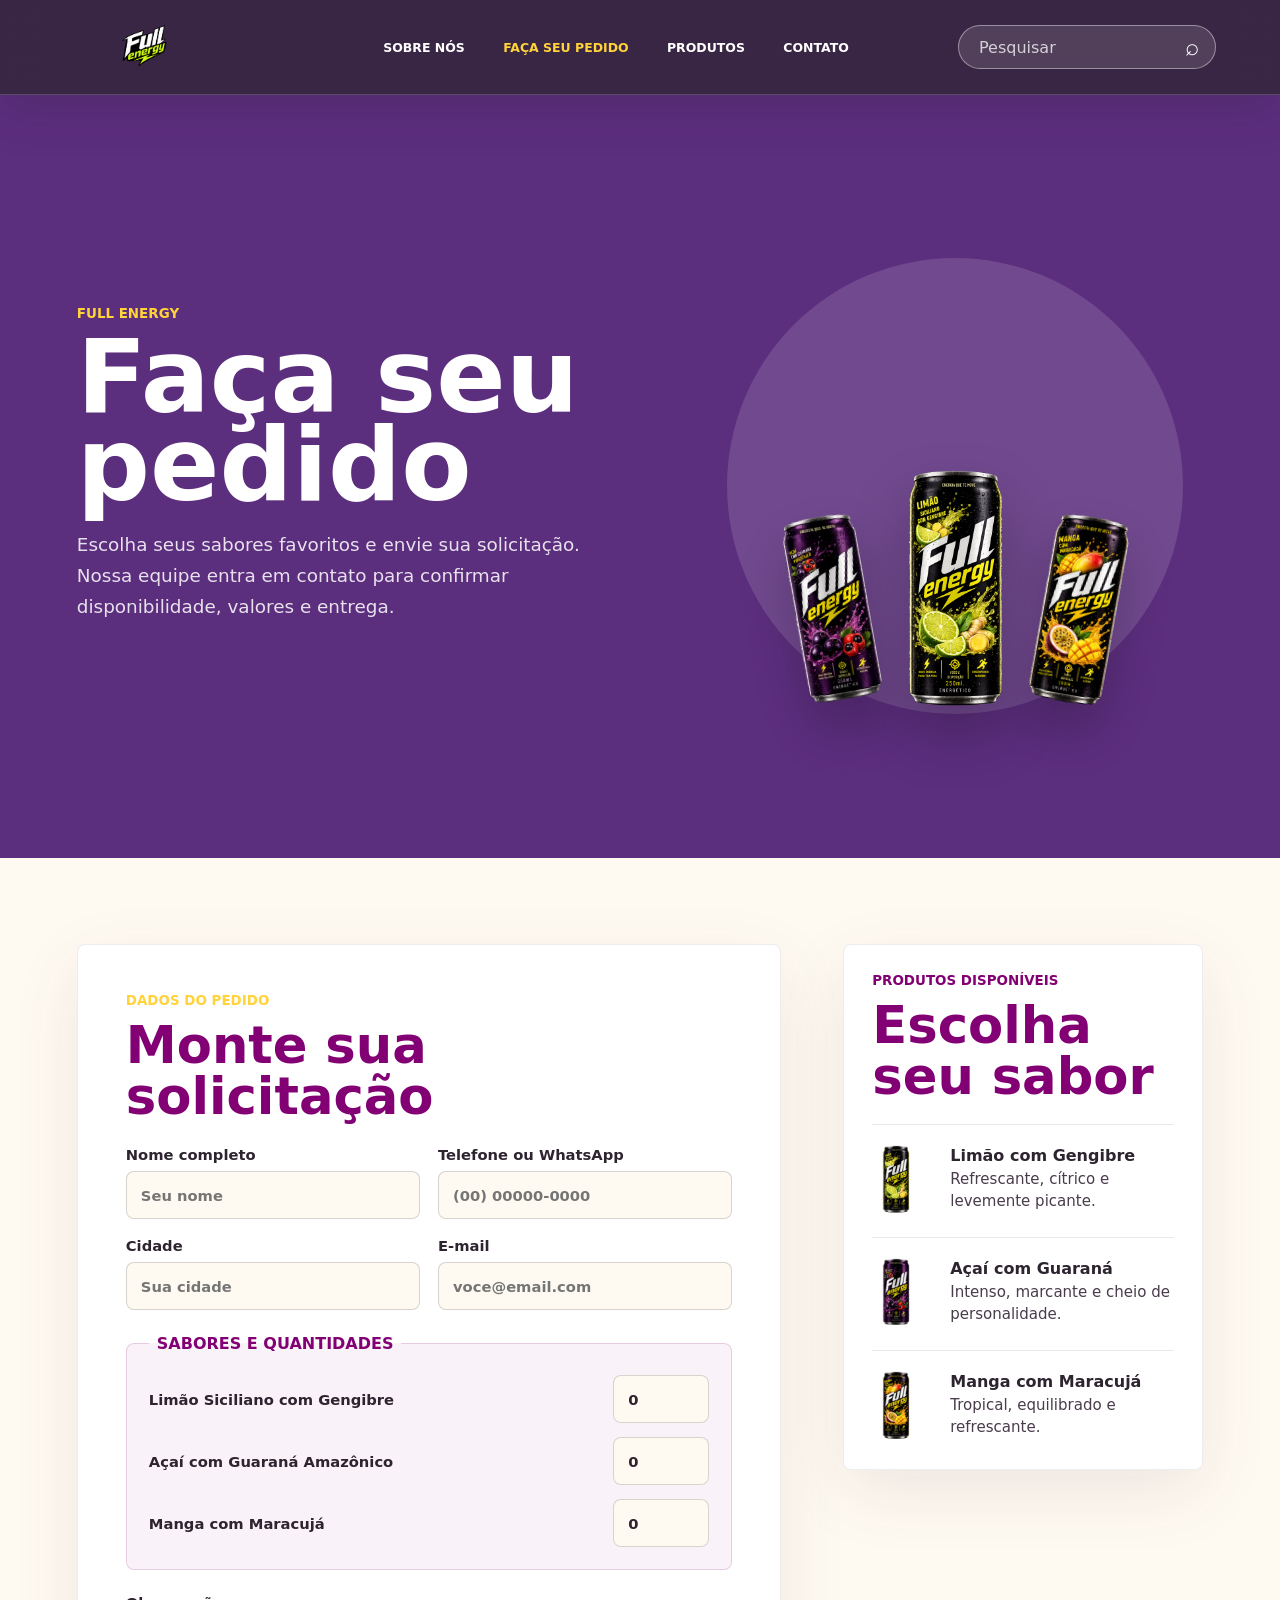
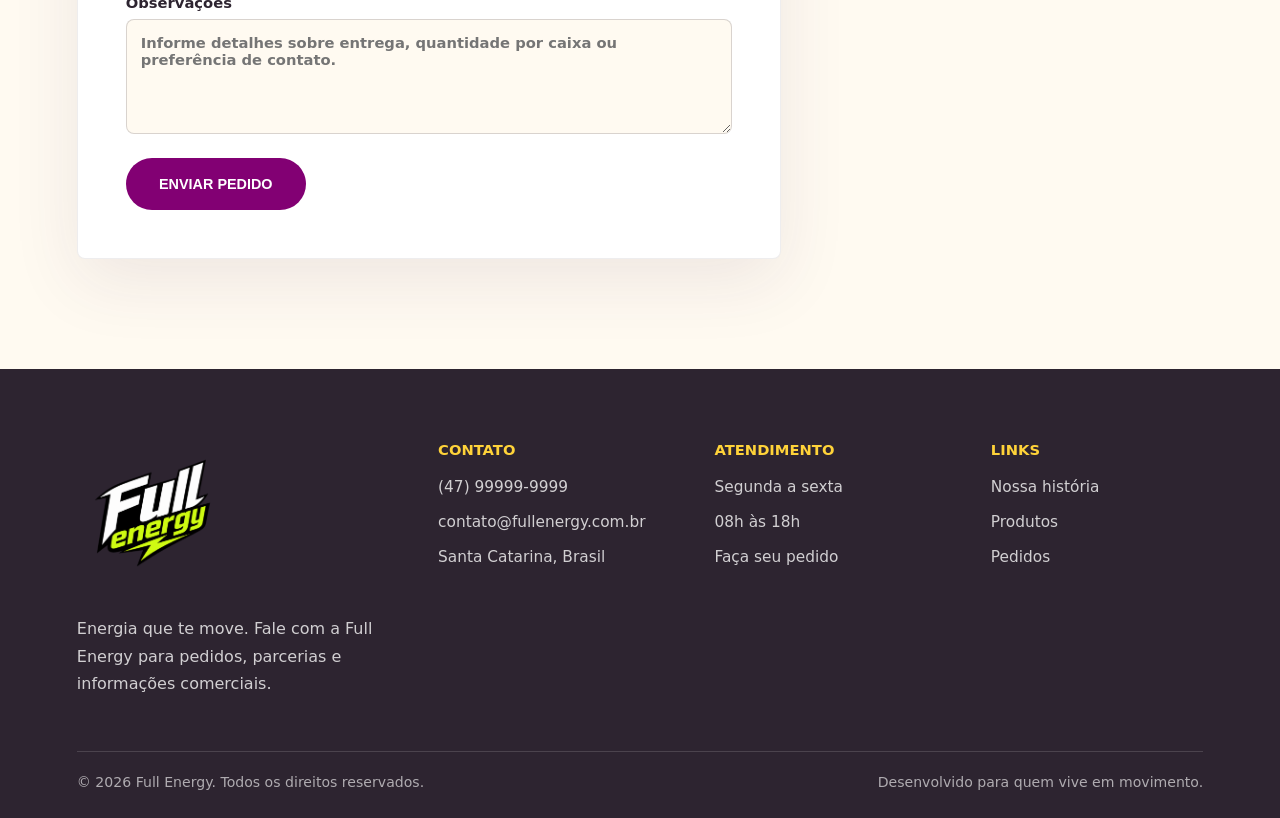
==== pedido.html @ 048c593f "Primeiro commit - Front-End" ====
<!DOCTYPE html>
<html lang="pt-BR" data-theme="dark">
<head>
    <meta charset="UTF-8">
    <meta name="viewport" content="width=device-width, initial-scale=1.0">
    <meta name="description" content="Fa&ccedil;a seu pedido de produtos Full Energy.">
    <meta name="author" content="Bruno Roberto Cataneo">

    <link rel="stylesheet" type="text/css" href="css/main.css">
    <link rel="icon" type="image/png" href="assets/img/Logo.png">
    <script src="js/loading.js" defer></script>

    <title>Fa&ccedil;a seu pedido | Full Energy</title>
</head>

<body class="order-body">
    <div class="page-loader page-loader-entry" aria-hidden="true">
        <div class="loader-content">
            <img src="assets/img/Logo.png" alt="">
            <span></span>
            <p>Preparando pedido</p>
        </div>
    </div>

    <header class="site-header">
        <a href="INDEX.HTML" class="logo" aria-label="Full Energy">
            <img src="assets/img/Logo.png" alt="Full Energy">
        </a>

        <nav class="main-nav" aria-label="Menu principal">
            <a href="INDEX.HTML#nossa-historia">Sobre n&oacute;s</a>
            <a href="pedido.html" class="active">Fa&ccedil;a seu pedido</a>
            <a href="INDEX.HTML#produtos">Produtos</a>
            <a href="#contato">Contato</a>
        </nav>

        <form class="search" action="#" role="search">
            <input type="search" placeholder="Pesquisar" aria-label="Pesquisar">
            <button type="submit" aria-label="Pesquisar">⌕</button>
        </form>
    </header>

    <main class="order-page">
        <section class="order-hero">
            <div class="order-hero-text">
                <span>Full Energy</span>
                <h1>Fa&ccedil;a seu pedido</h1>
                <p>Escolha seus sabores favoritos e envie sua solicita&ccedil;&atilde;o. Nossa equipe entra em contato para confirmar disponibilidade, valores e entrega.</p>
            </div>

            <div class="order-hero-products" aria-hidden="true">
                <img src="assets/img/ACAI-COM-GUARANA.png" alt="">
                <img src="assets/img/LIMAO-COM-GENGIBRE.png" alt="">
                <img src="assets/img/MANGA-COM-MARACUJA.png" alt="">
            </div>
        </section>

        <section class="order-content">
            <form class="order-form" action="#" method="post">
                <div class="form-heading">
                    <span>Dados do pedido</span>
                    <h2>Monte sua solicita&ccedil;&atilde;o</h2>
                </div>

                <div class="form-grid">
                    <label>
                        Nome completo
                        <input type="text" name="nome" placeholder="Seu nome" required>
                    </label>

                    <label>
                        Telefone ou WhatsApp
                        <input type="tel" name="telefone" placeholder="(00) 00000-0000" required>
                    </label>

                    <label>
                        Cidade
                        <input type="text" name="cidade" placeholder="Sua cidade" required>
                    </label>

                    <label>
                        E-mail
                        <input type="email" name="email" placeholder="voce@email.com">
                    </label>
                </div>

                <fieldset class="flavor-options">
                    <legend>Sabores e quantidades</legend>

                    <label>
                        <span>Lim&atilde;o Siciliano com Gengibre</span>
                        <input type="number" name="limao" min="0" value="0">
                    </label>

                    <label>
                        <span>A&ccedil;a&iacute; com Guaran&aacute; Amaz&ocirc;nico</span>
                        <input type="number" name="acai" min="0" value="0">
                    </label>

                    <label>
                        <span>Manga com Maracuj&aacute;</span>
                        <input type="number" name="manga" min="0" value="0">
                    </label>
                </fieldset>

                <label>
                    Observa&ccedil;&otilde;es
                    <textarea name="observacoes" rows="5" placeholder="Informe detalhes sobre entrega, quantidade por caixa ou prefer&ecirc;ncia de contato."></textarea>
                </label>

                <button class="order-submit" type="submit">Enviar pedido</button>
            </form>

            <aside class="order-summary">
                <span>Produtos dispon&iacute;veis</span>
                <h2>Escolha seu sabor</h2>

                <div class="summary-item">
                    <img src="assets/img/LIMAO-COM-GENGIBRE.png" alt="Lim&atilde;o Siciliano com Gengibre">
                    <div>
                        <strong>Lim&atilde;o com Gengibre</strong>
                        <p>Refrescante, c&iacute;trico e levemente picante.</p>
                    </div>
                </div>

                <div class="summary-item">
                    <img src="assets/img/ACAI-COM-GUARANA.png" alt="A&ccedil;a&iacute; com Guaran&aacute;">
                    <div>
                        <strong>A&ccedil;a&iacute; com Guaran&aacute;</strong>
                        <p>Intenso, marcante e cheio de personalidade.</p>
                    </div>
                </div>

                <div class="summary-item">
                    <img src="assets/img/MANGA-COM-MARACUJA.png" alt="Manga com Maracuj&aacute;">
                    <div>
                        <strong>Manga com Maracuj&aacute;</strong>
                        <p>Tropical, equilibrado e refrescante.</p>
                    </div>
                </div>
            </aside>
        </section>
    </main>

    <footer class="site-footer" id="contato">
        <div class="footer-inner">
            <div class="footer-brand">
                <img src="assets/img/Logo.png" alt="Full Energy">
                <p>Energia que te move. Fale com a Full Energy para pedidos, parcerias e informa&ccedil;&otilde;es comerciais.</p>
            </div>

            <div class="footer-column">
                <h2>Contato</h2>
                <ul>
                    <li><a href="tel:+5547999999999">(47) 99999-9999</a></li>
                    <li><a href="mailto:contato@fullenergy.com.br">contato@fullenergy.com.br</a></li>
                    <li>Santa Catarina, Brasil</li>
                </ul>
            </div>

            <div class="footer-column">
                <h2>Atendimento</h2>
                <ul>
                    <li>Segunda a sexta</li>
                    <li>08h &agrave;s 18h</li>
                    <li><a href="pedido.html">Fa&ccedil;a seu pedido</a></li>
                </ul>
            </div>

            <div class="footer-column">
                <h2>Links</h2>
                <ul>
                    <li><a href="INDEX.HTML#nossa-historia">Nossa hist&oacute;ria</a></li>
                    <li><a href="INDEX.HTML#produtos">Produtos</a></li>
                    <li><a href="pedido.html">Pedidos</a></li>
                </ul>
            </div>
        </div>

        <div class="footer-bottom">
            <span>&copy; 2026 Full Energy. Todos os direitos reservados.</span>
            <span>Desenvolvido para quem vive em movimento.</span>
        </div>
    </footer>
</body>
</html>
---- css/main.css ----
html,
body {
    width: 100%;
    min-height: 100%;
    margin: 0;
    scroll-behavior: smooth;
}

main {
    position: relative;
    z-index: 1;
    min-height: 100vh;
}

.site-header {
    position: fixed;
    top: 0;
    left: 0;
    z-index: 10;
    display: flex;
    align-items: center;
    justify-content: space-between;
    gap: 32px;
    width: 100%;
    min-height: 86px;
    padding: 18px clamp(24px, 5vw, 72px);
    box-sizing: border-box;
    background: rgba(45, 36, 48, .72);
    border-bottom: 1px solid rgba(255, 255, 255, .16);
    box-shadow: 0 18px 45px rgba(45, 36, 48, .18);
    backdrop-filter: blur(16px);
    font-family: system-ui, -apple-system, BlinkMacSystemFont, "Segoe UI", Roboto, Helvetica, Arial, sans-serif;
}

.logo {
    display: flex;
    align-items: center;
    min-width: 210px;
    color: #fff;
    text-decoration: none;
}

.logo img {
    display: block;
    width: 160px;
    height: auto;
    max-height: 58px;
    object-fit: contain;
}

.main-nav {
    display: flex;
    align-items: center;
    justify-content: center;
    gap: clamp(18px, 3vw, 56px);
    flex: 1;
}

.main-nav a {
    color: #fff;
    font-size: .78rem;
    font-weight: 800;
    text-decoration: none;
    text-transform: uppercase;
    white-space: nowrap;
    transition: color .2s ease, opacity .2s ease;
}

.main-nav a:hover {
    color: #ffd339;
}

.search {
    display: flex;
    align-items: center;
    width: min(18vw, 230px);
    min-width: 170px;
    height: 42px;
    padding: 0 8px 0 18px;
    border: 1px solid rgba(255, 255, 255, .42);
    border-radius: 999px;
    background: rgba(255, 255, 255, .12);
}

.search input {
    width: 100%;
    min-width: 0;
    border: 0;
    outline: 0;
    background: transparent;
    color: #fff;
    font: inherit;
}

.search input::placeholder {
    color: rgba(255, 255, 255, .76);
}

.search button {
    display: grid;
    place-items: center;
    width: 32px;
    height: 32px;
    border: 0;
    border-radius: 50%;
    background: transparent;
    color: #fff;
    font-size: 1.5rem;
    line-height: 1;
    cursor: pointer;
}

.page-loader {
    position: fixed;
    inset: 0;
    z-index: 100;
    display: grid;
    place-items: center;
    background: #5C2E7E;
    opacity: 0;
    visibility: hidden;
    pointer-events: none;
    transition: opacity .28s ease, visibility .28s ease;
}

.page-loader.is-visible {
    opacity: 1;
    visibility: visible;
    pointer-events: auto;
}

.page-loader.is-hidden {
    display: none;
}

.loader-content {
    display: grid;
    place-items: center;
    gap: 22px;
    color: #fff;
    font-family: system-ui, -apple-system, BlinkMacSystemFont, "Segoe UI", Roboto, Helvetica, Arial, sans-serif;
}

.loader-content img {
    width: 132px;
    height: auto;
    animation: loaderPulse 1s ease-in-out infinite;
}

.loader-content span {
    width: 54px;
    height: 54px;
    border: 5px solid rgba(255, 255, 255, .24);
    border-top-color: #ffd339;
    border-radius: 50%;
    animation: loaderSpin .8s linear infinite;
}

.loader-content p {
    margin: 0;
    color: rgba(255, 255, 255, .9);
    font-size: .82rem;
    font-weight: 900;
    text-transform: uppercase;
}

.item {
    display: none;
    position: relative;
    width: 100%;
    min-height: 100vh;
    overflow: hidden;
    background-color: var(--background);
}

.item.active {
    display: block;
}

.item .title {
    width: min(92vw, 980px);
    font-size: clamp(3rem, 9vw, 8rem);
    color: #fff;
    font-family: system-ui, -apple-system, BlinkMacSystemFont, "Segoe UI", Roboto, Helvetica, Arial, sans-serif;
    font-weight: bold;
    text-align: center;
    line-height: .9;

    position: absolute;
    left: 50%;
    top: clamp(95px, 14vh, 140px);
    transform: translateX(-50%);
    z-index: 1;
}

.item .fruit {
    width: min(78vw, 980px);
    max-height: 78vh;
    object-fit: contain;
    position: absolute;
    left: 50%;
    top: 50%;
    transform: translate(-50%, -50%);
    z-index: 2;
    pointer-events: none;
}

.item .energy-drink {
    z-index: 3;
    width: min(36vw, 390px);
    min-width: 240px;
    max-height: 86vh;
    object-fit: contain;
    position: absolute;
    left: 50%;
    top: 50%;
    transform: translate(-50%, -50%);
}

.item .energy-drink-wide {
    width: min(82vw, 900px);
    min-width: 620px;
    max-height: 86vh;
}

#prev, #next {
    position: absolute;
    top: 50%;
    transform: translateY(-50%);
    width: 50px;
    height: 50px;
    background-color: #eee9;
    border: 1px solid #eee9;
    color: #eee;
    font-size: x-large;
    font-family: monospace;
    cursor : pointer;
    z-index: 4;
    border-radius: 50%;
}

#prev {
    left: 30px;
}

#next {
    right: 30px;
}

.smooth-divider {
    position: relative;
    z-index: 2;
    height: 190px;
    margin-top: 0;
    overflow: hidden;
    background-color: var(--divider-background, #5C2E7E);
    pointer-events: none;
    transition: background-color .45s ease;
}

.smooth-divider::before {
    content: "";
    position: absolute;
    left: -7%;
    bottom: -118px;
    width: 114%;
    height: 250px;
    border-radius: 50% 50% 0 0 / 100% 100% 0 0;
    background: #fffaf1;
}

.smooth-divider span {
    position: absolute;
    left: 16%;
    bottom: -38px;
    width: 92%;
    height: 125px;
    border-radius: 50%;
    background: rgba(130, 0, 115, .08);
    transform: rotate(-3deg);
}

.history-section {
    position: relative;
    overflow: hidden;
    margin-top: 0;
    padding: 96px clamp(24px, 6vw, 92px) 110px;
    background: #fffaf1;
    color: #2d2430;
    font-family: system-ui, -apple-system, BlinkMacSystemFont, "Segoe UI", Roboto, Helvetica, Arial, sans-serif;
    scroll-margin-top: 96px;
}

.history-section::before {
    content: none;
}

.history-inner {
    position: relative;
    z-index: 1;
    display: grid;
    grid-template-columns: minmax(220px, 360px) minmax(0, 1fr);
    gap: clamp(36px, 6vw, 92px);
    max-width: 1180px;
    margin: 0 auto;
}

.history-heading {
    position: sticky;
    top: 118px;
    align-self: start;
}

.history-heading span {
    display: block;
    margin-bottom: 14px;
    color: #820073;
    font-size: .84rem;
    font-weight: 900;
    text-transform: uppercase;
}

.history-heading h1 {
    margin: 0;
    color: #820073;
    font-size: clamp(3.6rem, 7vw, 6.4rem);
    line-height: .88;
    font-weight: 950;
}

.history-content {
    display: grid;
    gap: 44px;
}

.history-content article {
    max-width: 760px;
}

.history-content h2 {
    margin: 0 0 22px;
    color: #820073;
    font-size: clamp(1.8rem, 3vw, 3rem);
    line-height: 1;
}

.history-content p {
    margin: 0 0 18px;
    color: #493c4b;
    font-size: 1.05rem;
    line-height: 1.75;
}

.history-content h3 {
    margin: 34px 0 10px;
    color: #820073;
    font-size: 1.3rem;
    text-transform: uppercase;
}

.history-content strong {
    display: inline-block;
    color: #2d2430;
    font-size: 1.25rem;
}

.products-section {
    padding: 110px clamp(24px, 6vw, 92px);
    background: #f7efe3;
    color: #2d2430;
    font-family: system-ui, -apple-system, BlinkMacSystemFont, "Segoe UI", Roboto, Helvetica, Arial, sans-serif;
    scroll-margin-top: 96px;
}

.products-inner {
    max-width: 1180px;
    margin: 0 auto;
}

.products-heading {
    margin-bottom: 58px;
    text-align: center;
}

.products-heading span {
    display: block;
    margin-bottom: 10px;
    color: #820073;
    font-size: .84rem;
    font-weight: 900;
    text-transform: uppercase;
}

.products-heading h1 {
    margin: 0;
    color: #2d2430;
    font-size: clamp(3.4rem, 7vw, 6.2rem);
    line-height: .9;
}

.product-showcase {
    display: grid;
    grid-template-columns: minmax(240px, 42%) minmax(0, 1fr);
    gap: clamp(32px, 6vw, 76px);
    align-items: center;
    padding: clamp(34px, 5vw, 64px);
    margin-bottom: 44px;
    border: 1px solid rgba(45, 36, 48, .08);
    border-radius: 8px;
    background: #fffaf1;
    box-shadow: 0 22px 70px rgba(72, 35, 76, .09);
}

.product-showcase:last-child {
    margin-bottom: 0;
}

.product-image {
    position: relative;
    display: grid;
    place-items: center;
    min-height: 520px;
    overflow: hidden;
    border-radius: 8px;
}

.product-image::before {
    content: "";
    position: absolute;
    width: min(82%, 360px);
    aspect-ratio: 1;
    border-radius: 50%;
    opacity: .92;
    filter: blur(.2px);
}

.product-image::after {
    content: "";
    position: absolute;
    bottom: 58px;
    width: min(72%, 320px);
    height: 34px;
    border-radius: 50%;
    background: rgba(45, 36, 48, .18);
    filter: blur(16px);
}

.product-image img {
    position: relative;
    z-index: 1;
    width: min(48%, 220px);
    max-height: 470px;
    object-fit: contain;
}

.product-cheetah .product-image img,
.product-duff .product-image img {
    width: min(92%, 520px);
    max-height: 430px;
}

.product-lime .product-image {
    background: linear-gradient(145deg, #eff9e7, #d7edc4);
}

.product-lime .product-image::before {
    background: #95D600;
}

.product-acai .product-image {
    background: linear-gradient(145deg, #f4edf9, #dac2e8);
}

.product-acai .product-image::before {
    background: #5C2E7E;
}

.product-mango .product-image {
    background: linear-gradient(145deg, #fff5d6, #f6d36b);
}

.product-mango .product-image::before {
    background: #EFAF00;
}

.product-cheetah .product-image {
    background: linear-gradient(145deg, #efffd0, #8fd600);
}

.product-cheetah .product-image::before {
    background: #95D600;
}

.product-duff .product-image {
    background: linear-gradient(145deg, #fff0dc, #f0a22a);
}

.product-duff .product-image::before {
    background: #f27d21;
}

.product-kicker {
    display: block;
    margin-bottom: 12px;
    color: #820073;
    font-size: .82rem;
    font-weight: 900;
    text-transform: uppercase;
}

.product-info h2 {
    margin: 0 0 20px;
    color: #2d2430;
    font-size: clamp(2rem, 4vw, 3.5rem);
    line-height: .98;
}

.product-info p {
    margin: 0 0 16px;
    color: #493c4b;
    font-size: 1.02rem;
    line-height: 1.72;
}

.specs {
    margin: 30px 0 24px;
    padding: 26px;
    border-radius: 8px;
    background: rgba(130, 0, 115, .06);
}

.specs h3,
.specs h4 {
    margin: 0 0 16px;
    color: #820073;
    font-size: 1.15rem;
    text-transform: uppercase;
}

.specs h4 {
    margin-top: 24px;
}

.specs dl {
    display: grid;
    grid-template-columns: 145px 1fr;
    gap: 12px 18px;
    margin: 0;
}

.specs dt {
    color: #2d2430;
    font-weight: 900;
}

.specs dd {
    margin: 0;
    color: #493c4b;
}

.specs ul {
    display: grid;
    gap: 8px;
    margin: 0;
    padding-left: 20px;
    color: #493c4b;
}

.product-info strong {
    color: #820073;
    font-size: 1.1rem;
}

.main-nav a.active {
    color: #ffd339;
}

.order-body {
    background: #fffaf1;
}

.order-page {
    min-height: 100vh;
    background: #fffaf1;
    color: #2d2430;
    font-family: system-ui, -apple-system, BlinkMacSystemFont, "Segoe UI", Roboto, Helvetica, Arial, sans-serif;
}

.order-hero {
    display: grid;
    grid-template-columns: minmax(0, 1fr) minmax(320px, 44%);
    align-items: center;
    gap: clamp(36px, 6vw, 88px);
    min-height: 72vh;
    padding: 140px clamp(24px, 6vw, 92px) 70px;
    overflow: hidden;
    background: #5C2E7E;
    color: #fff;
}

.order-hero-text {
    max-width: 720px;
}

.order-hero-text span,
.form-heading span,
.order-summary > span {
    display: block;
    margin-bottom: 12px;
    color: #ffd339;
    font-size: .84rem;
    font-weight: 900;
    text-transform: uppercase;
}

.order-hero-text h1 {
    margin: 0 0 20px;
    font-size: clamp(3.8rem, 8vw, 7.4rem);
    line-height: .86;
}

.order-hero-text p {
    max-width: 620px;
    margin: 0;
    color: rgba(255, 255, 255, .86);
    font-size: 1.15rem;
    line-height: 1.7;
}

.order-hero-products {
    position: relative;
    display: flex;
    align-items: end;
    justify-content: center;
    min-height: 500px;
}

.order-hero-products::before {
    content: "";
    position: absolute;
    width: min(92%, 520px);
    aspect-ratio: 1;
    border-radius: 50%;
    background: rgba(255, 255, 255, .13);
}

.order-hero-products img {
    position: relative;
    width: min(27%, 150px);
    max-height: 430px;
    object-fit: contain;
    filter: drop-shadow(0 28px 28px rgba(0, 0, 0, .24));
}

.order-hero-products img:nth-child(1) {
    transform: rotate(-10deg) translateX(28px);
}

.order-hero-products img:nth-child(2) {
    z-index: 1;
    width: min(34%, 190px);
}

.order-hero-products img:nth-child(3) {
    transform: rotate(10deg) translateX(-28px);
}

.order-content {
    display: grid;
    grid-template-columns: minmax(0, 1fr) minmax(280px, 360px);
    gap: clamp(28px, 5vw, 62px);
    max-width: 1180px;
    margin: 0 auto;
    padding: 86px clamp(24px, 6vw, 92px) 110px;
}

.order-form,
.order-summary {
    border: 1px solid rgba(45, 36, 48, .08);
    border-radius: 8px;
    background: #fff;
    box-shadow: 0 22px 70px rgba(72, 35, 76, .09);
}

.order-form {
    display: grid;
    gap: 24px;
    padding: clamp(28px, 5vw, 48px);
}

.form-heading h2,
.order-summary h2 {
    margin: 0;
    color: #820073;
    font-size: clamp(2rem, 4vw, 3.4rem);
    line-height: 1;
}

.form-grid {
    display: grid;
    grid-template-columns: repeat(2, minmax(0, 1fr));
    gap: 18px;
}

.order-form label,
.flavor-options label {
    display: grid;
    gap: 8px;
    color: #2d2430;
    font-size: .92rem;
    font-weight: 800;
}

.order-form input,
.order-form textarea {
    width: 100%;
    box-sizing: border-box;
    border: 1px solid rgba(45, 36, 48, .18);
    border-radius: 8px;
    outline: 0;
    background: #fffaf1;
    color: #2d2430;
    font: inherit;
}

.order-form input {
    height: 48px;
    padding: 0 14px;
}

.order-form textarea {
    resize: vertical;
    padding: 14px;
}

.order-form input:focus,
.order-form textarea:focus {
    border-color: #820073;
    box-shadow: 0 0 0 4px rgba(130, 0, 115, .1);
}

.flavor-options {
    display: grid;
    gap: 14px;
    margin: 0;
    padding: 22px;
    border: 1px solid rgba(130, 0, 115, .16);
    border-radius: 8px;
    background: rgba(130, 0, 115, .05);
}

.flavor-options legend {
    padding: 0 8px;
    color: #820073;
    font-weight: 900;
    text-transform: uppercase;
}

.flavor-options label {
    grid-template-columns: 1fr 96px;
    align-items: center;
}

.order-submit {
    width: fit-content;
    min-width: 180px;
    height: 52px;
    padding: 0 24px;
    border: 0;
    border-radius: 999px;
    background: #820073;
    color: #fff;
    font-size: .9rem;
    font-weight: 900;
    text-transform: uppercase;
    cursor: pointer;
}

.order-summary {
    align-self: start;
    position: sticky;
    top: 112px;
    display: grid;
    gap: 22px;
    padding: 28px;
}

.order-summary > span {
    color: #820073;
    margin-bottom: -10px;
}

.summary-item {
    display: grid;
    grid-template-columns: 62px 1fr;
    gap: 16px;
    align-items: center;
    padding-top: 18px;
    border-top: 1px solid rgba(45, 36, 48, .1);
}

.summary-item img {
    width: 48px;
    max-height: 86px;
    object-fit: contain;
}

.summary-item strong {
    display: block;
    margin-bottom: 4px;
    color: #2d2430;
}

.summary-item p {
    margin: 0;
    color: #493c4b;
    font-size: .94rem;
    line-height: 1.45;
}

.site-footer {
    padding: 72px clamp(24px, 6vw, 92px) 28px;
    background: #2d2430;
    color: #fff;
    font-family: system-ui, -apple-system, BlinkMacSystemFont, "Segoe UI", Roboto, Helvetica, Arial, sans-serif;
    scroll-margin-top: 96px;
}

.footer-inner {
    display: grid;
    grid-template-columns: minmax(240px, 1.4fr) repeat(3, minmax(150px, 1fr));
    gap: clamp(30px, 5vw, 64px);
    max-width: 1180px;
    margin: 0 auto;
}

.footer-brand img {
    display: block;
    width: 150px;
    height: auto;
    margin-bottom: 24px;
}

.footer-brand p {
    max-width: 360px;
    margin: 0;
    color: rgba(255, 255, 255, .78);
    font-size: 1rem;
    line-height: 1.7;
}

.footer-column h2 {
    margin: 0 0 18px;
    color: #ffd339;
    font-size: .92rem;
    text-transform: uppercase;
}

.footer-column ul {
    display: grid;
    gap: 12px;
    margin: 0;
    padding: 0;
    list-style: none;
}

.footer-column li,
.footer-column a {
    color: rgba(255, 255, 255, .78);
    font-size: .96rem;
    line-height: 1.5;
}

.footer-column a {
    text-decoration: none;
    transition: color .2s ease;
}

.footer-column a:hover {
    color: #ffd339;
}

.footer-bottom {
    display: flex;
    justify-content: space-between;
    gap: 18px;
    max-width: 1180px;
    margin: 54px auto 0;
    padding-top: 22px;
    border-top: 1px solid rgba(255, 255, 255, .14);
    color: rgba(255, 255, 255, .62);
    font-size: .88rem;
}

@media (max-width: 768px) {
    .site-header {
        flex-wrap: wrap;
        gap: 14px;
        min-height: 118px;
        padding: 18px 20px;
    }

    .logo {
        min-width: 0;
    }

    .logo img {
        width: 128px;
        max-height: 48px;
    }

    .main-nav {
        order: 3;
        width: 100%;
        justify-content: flex-start;
        gap: 18px;
        overflow-x: auto;
        padding-bottom: 4px;
    }

    .main-nav a {
        font-size: .7rem;
    }

    .search {
        width: 150px;
        min-width: 150px;
    }

    .item .title {
        top: 150px;
    }

    .item .fruit {
        width: 118vw;
    }

    .item .energy-drink {
        width: 56vw;
        min-width: 210px;
    }

    .item .energy-drink-wide {
        width: 148vw;
        min-width: 520px;
        max-height: 72vh;
    }

    .history-section {
        margin-top: 0;
        padding: 82px 22px 78px;
    }

    .smooth-divider {
        height: 145px;
        margin-top: 0;
    }

    .smooth-divider::before {
        left: -24%;
        bottom: -84px;
        width: 148%;
        height: 178px;
    }

    .smooth-divider span {
        left: 10%;
        bottom: -28px;
        width: 112%;
        height: 78px;
    }

    .history-inner {
        grid-template-columns: 1fr;
        gap: 34px;
    }

    .history-heading {
        position: static;
    }

    .history-heading h1 {
        font-size: clamp(3.1rem, 17vw, 4.8rem);
    }

    .history-content p {
        font-size: 1rem;
        line-height: 1.65;
    }

    .products-section {
        padding: 78px 22px;
    }

    .products-heading {
        margin-bottom: 34px;
        text-align: left;
    }

    .products-heading h1 {
        font-size: clamp(3rem, 16vw, 4.6rem);
    }

    .product-showcase {
        grid-template-columns: 1fr;
        gap: 28px;
        padding: 24px;
    }

    .product-image {
        min-height: 390px;
    }

    .product-image img {
        width: min(54%, 185px);
        max-height: 340px;
    }

    .product-cheetah .product-image img,
    .product-duff .product-image img {
        width: min(96%, 360px);
        max-height: 300px;
    }

    .specs {
        padding: 20px;
    }

    .specs dl {
        grid-template-columns: 1fr;
        gap: 4px;
    }

    .specs dd {
        margin-bottom: 12px;
    }

    .order-hero {
        grid-template-columns: 1fr;
        min-height: auto;
        padding: 160px 22px 64px;
    }

    .order-hero-products {
        min-height: 360px;
    }

    .order-hero-products img {
        width: min(28%, 115px);
        max-height: 310px;
    }

    .order-hero-products img:nth-child(2) {
        width: min(36%, 148px);
    }

    .order-content {
        grid-template-columns: 1fr;
        padding: 64px 22px 82px;
    }

    .form-grid {
        grid-template-columns: 1fr;
    }

    .flavor-options label {
        grid-template-columns: 1fr;
    }

    .order-submit {
        width: 100%;
    }

    .order-summary {
        position: static;
    }

    .site-footer {
        padding: 56px 22px 24px;
    }

    .footer-inner {
        grid-template-columns: 1fr;
        gap: 32px;
    }

    .footer-bottom {
        flex-direction: column;
        margin-top: 38px;
    }
}

@keyframes toActive {
    from {
        top: 100%;
        opacity: 0;
    }
}

@keyframes loaderSpin {
    to {
        transform: rotate(360deg);
    }
}

@keyframes loaderPulse {
    0%,
    100% {
        transform: scale(1);
    }

    50% {
        transform: scale(1.08);
    }
}

.item.active img.fruit{
    animation: toActive 0.5s ease-out 1;
}

.item.active .title {
    animation: toActive 0.5s ease-out 1;
}

/* .item.active img.energy-drink {
    animation: toActive 0.5s ease-out 1;
} */
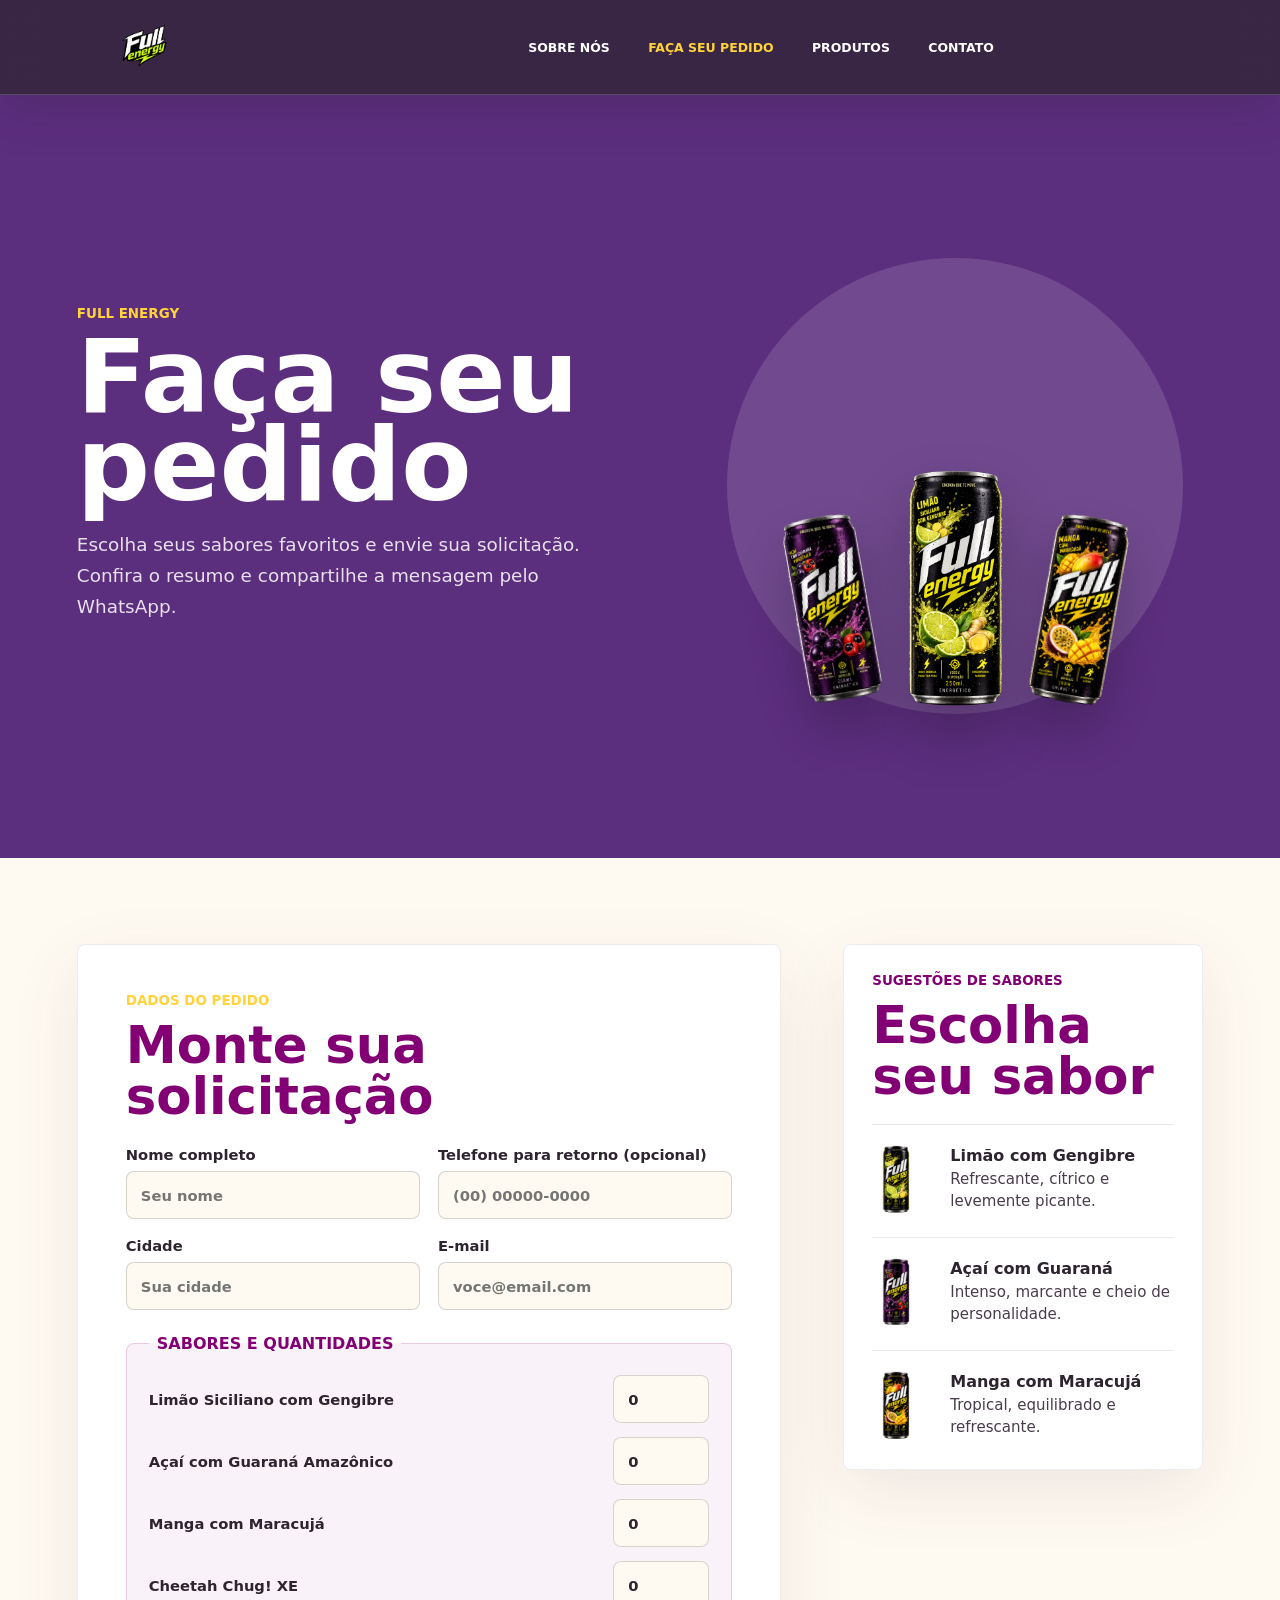
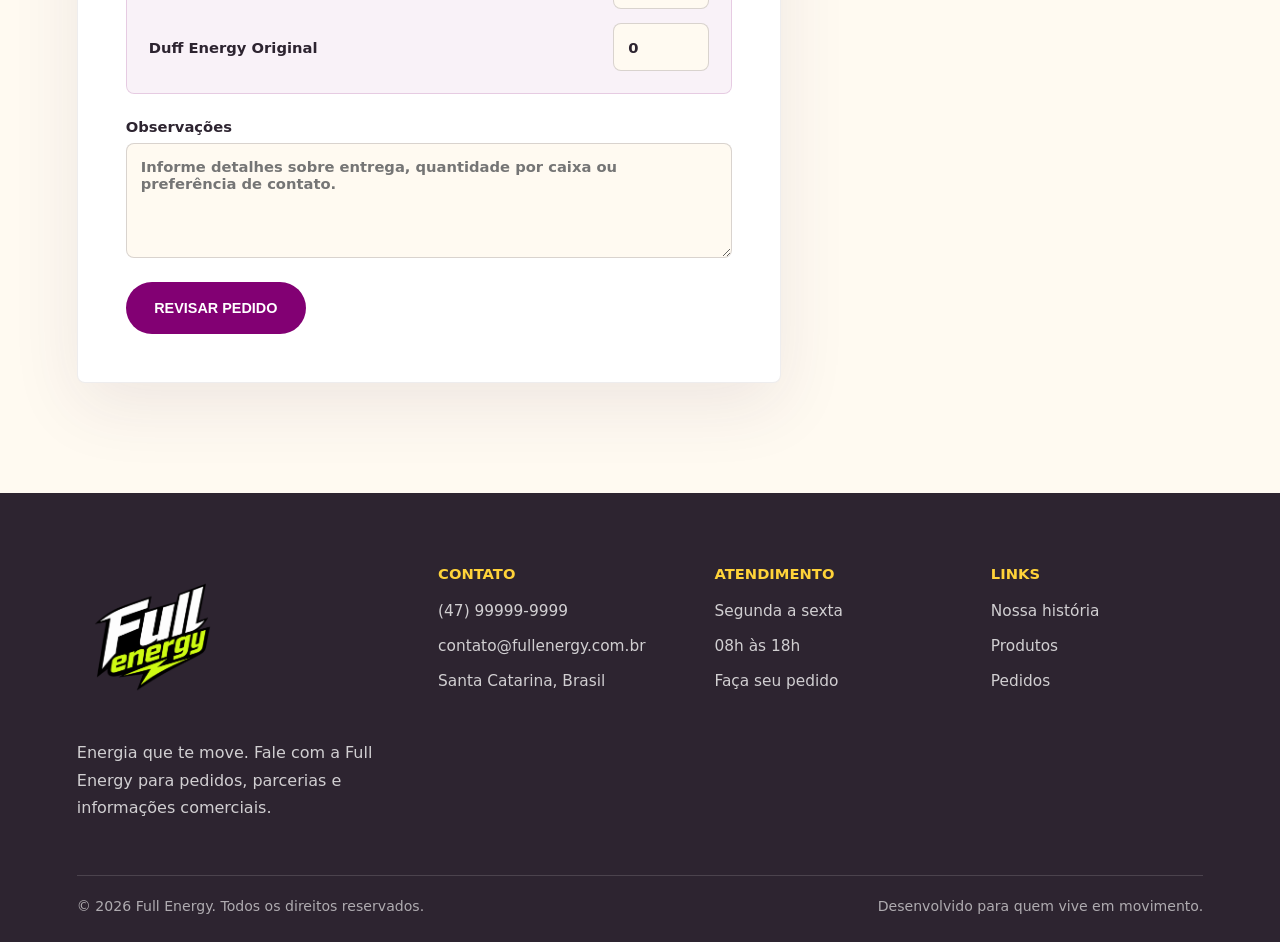
==== commit b1c36ab9: "Melhora pedidos, experiência mobile e animações" ====
--- a/pedido.html
+++ b/pedido.html
@@ -8,36 +8,25 @@
 
     <link rel="stylesheet" type="text/css" href="css/main.css">
     <link rel="icon" type="image/png" href="assets/img/Logo.png">
-    <script src="js/loading.js" defer></script>
+    <script src="js/order.js" defer></script>
 
     <title>Fa&ccedil;a seu pedido | Full Energy</title>
 </head>
 
 <body class="order-body">
-    <div class="page-loader page-loader-entry" aria-hidden="true">
-        <div class="loader-content">
-            <img src="assets/img/Logo.png" alt="">
-            <span></span>
-            <p>Preparando pedido</p>
-        </div>
-    </div>
 
     <header class="site-header">
-        <a href="INDEX.HTML" class="logo" aria-label="Full Energy">
+        <a href="index.html" class="logo" aria-label="Full Energy">
             <img src="assets/img/Logo.png" alt="Full Energy">
         </a>
 
         <nav class="main-nav" aria-label="Menu principal">
-            <a href="INDEX.HTML#nossa-historia">Sobre n&oacute;s</a>
+            <a href="index.html#nossa-historia">Sobre n&oacute;s</a>
             <a href="pedido.html" class="active">Fa&ccedil;a seu pedido</a>
-            <a href="INDEX.HTML#produtos">Produtos</a>
+            <a href="index.html#produtos">Produtos</a>
             <a href="#contato">Contato</a>
         </nav>
 
-        <form class="search" action="#" role="search">
-            <input type="search" placeholder="Pesquisar" aria-label="Pesquisar">
-            <button type="submit" aria-label="Pesquisar">⌕</button>
-        </form>
     </header>
 
     <main class="order-page">
@@ -45,7 +34,7 @@
             <div class="order-hero-text">
                 <span>Full Energy</span>
                 <h1>Fa&ccedil;a seu pedido</h1>
-                <p>Escolha seus sabores favoritos e envie sua solicita&ccedil;&atilde;o. Nossa equipe entra em contato para confirmar disponibilidade, valores e entrega.</p>
+                <p>Escolha seus sabores favoritos e envie sua solicita&ccedil;&atilde;o. Confira o resumo e compartilhe a mensagem pelo WhatsApp.</p>
             </div>
 
             <div class="order-hero-products" aria-hidden="true">
@@ -56,7 +45,7 @@
         </section>
 
         <section class="order-content">
-            <form class="order-form" action="#" method="post">
+            <form class="order-form" id="pedido" method="post">
                 <div class="form-heading">
                     <span>Dados do pedido</span>
                     <h2>Monte sua solicita&ccedil;&atilde;o</h2>
@@ -69,8 +58,8 @@
                     </label>
 
                     <label>
-                        Telefone ou WhatsApp
-                        <input type="tel" name="telefone" placeholder="(00) 00000-0000" required>
+                        Telefone para retorno (opcional)
+                        <input type="tel" name="telefone" placeholder="(00) 00000-0000">
                     </label>
 
                     <label>
@@ -101,6 +90,15 @@
                         <span>Manga com Maracuj&aacute;</span>
                         <input type="number" name="manga" min="0" value="0">
                     </label>
+                    <label>
+                        <span>Cheetah Chug! XE</span>
+                        <input type="number" name="cheetah" min="0" value="0">
+                    </label>
+
+                    <label>
+                        <span>Duff Energy Original</span>
+                        <input type="number" name="duff" min="0" value="0">
+                    </label>
                 </fieldset>
 
                 <label>
@@ -108,11 +106,19 @@
                     <textarea name="observacoes" rows="5" placeholder="Informe detalhes sobre entrega, quantidade por caixa ou prefer&ecirc;ncia de contato."></textarea>
                 </label>
 
-                <button class="order-submit" type="submit">Enviar pedido</button>
+                <p id="order-error" role="alert" hidden></p>
+                <button class="order-submit" type="submit" disabled>Revisar pedido</button>
+                <noscript>Ative o JavaScript para montar o pedido.</noscript>
+                <section class="order-preview" hidden>
+                    <h3 id="preview-title" tabindex="-1">Confira seu pedido</h3>
+                    <pre id="order-message"></pre>
+                    <p>Ao abrir o WhatsApp, escolha o contato da Full Energy para enviar a mensagem.</p>
+                    <a id="order-share" class="product-order" target="_blank" rel="noopener noreferrer">Abrir no WhatsApp</a>
+                </section>
             </form>
 
             <aside class="order-summary">
-                <span>Produtos dispon&iacute;veis</span>
+                <span>Sugestões de sabores</span>
                 <h2>Escolha seu sabor</h2>
 
                 <div class="summary-item">
@@ -170,8 +176,8 @@
             <div class="footer-column">
                 <h2>Links</h2>
                 <ul>
-                    <li><a href="INDEX.HTML#nossa-historia">Nossa hist&oacute;ria</a></li>
-                    <li><a href="INDEX.HTML#produtos">Produtos</a></li>
+                    <li><a href="index.html#nossa-historia">Nossa hist&oacute;ria</a></li>
+                    <li><a href="index.html#produtos">Produtos</a></li>
                     <li><a href="pedido.html">Pedidos</a></li>
                 </ul>
             </div>
--- a/css/main.css
+++ b/css/main.css
@@ -70,100 +70,6 @@
     color: #ffd339;
 }
 
-.search {
-    display: flex;
-    align-items: center;
-    width: min(18vw, 230px);
-    min-width: 170px;
-    height: 42px;
-    padding: 0 8px 0 18px;
-    border: 1px solid rgba(255, 255, 255, .42);
-    border-radius: 999px;
-    background: rgba(255, 255, 255, .12);
-}
-
-.search input {
-    width: 100%;
-    min-width: 0;
-    border: 0;
-    outline: 0;
-    background: transparent;
-    color: #fff;
-    font: inherit;
-}
-
-.search input::placeholder {
-    color: rgba(255, 255, 255, .76);
-}
-
-.search button {
-    display: grid;
-    place-items: center;
-    width: 32px;
-    height: 32px;
-    border: 0;
-    border-radius: 50%;
-    background: transparent;
-    color: #fff;
-    font-size: 1.5rem;
-    line-height: 1;
-    cursor: pointer;
-}
-
-.page-loader {
-    position: fixed;
-    inset: 0;
-    z-index: 100;
-    display: grid;
-    place-items: center;
-    background: #5C2E7E;
-    opacity: 0;
-    visibility: hidden;
-    pointer-events: none;
-    transition: opacity .28s ease, visibility .28s ease;
-}
-
-.page-loader.is-visible {
-    opacity: 1;
-    visibility: visible;
-    pointer-events: auto;
-}
-
-.page-loader.is-hidden {
-    display: none;
-}
-
-.loader-content {
-    display: grid;
-    place-items: center;
-    gap: 22px;
-    color: #fff;
-    font-family: system-ui, -apple-system, BlinkMacSystemFont, "Segoe UI", Roboto, Helvetica, Arial, sans-serif;
-}
-
-.loader-content img {
-    width: 132px;
-    height: auto;
-    animation: loaderPulse 1s ease-in-out infinite;
-}
-
-.loader-content span {
-    width: 54px;
-    height: 54px;
-    border: 5px solid rgba(255, 255, 255, .24);
-    border-top-color: #ffd339;
-    border-radius: 50%;
-    animation: loaderSpin .8s linear infinite;
-}
-
-.loader-content p {
-    margin: 0;
-    color: rgba(255, 255, 255, .9);
-    font-size: .82rem;
-    font-weight: 900;
-    text-transform: uppercase;
-}
-
 .item {
     display: none;
     position: relative;
@@ -911,7 +817,7 @@
 
     .main-nav {
         order: 3;
-        width: 100%;
+        flex-basis: 100%;
         justify-content: flex-start;
         gap: 18px;
         overflow-x: auto;
@@ -922,13 +828,9 @@
         font-size: .7rem;
     }
 
-    .search {
-        width: 150px;
-        min-width: 150px;
-    }
-
     .item .title {
-        top: 150px;
+        top: 145px;
+        font-size: clamp(2rem, 9vw, 4.5rem);
     }
 
     .item .fruit {
@@ -1008,7 +910,7 @@
     }
 
     .product-image {
-        min-height: 390px;
+        min-height: 265px;
     }
 
     .product-image img {
@@ -1090,38 +992,129 @@
     }
 }
 
-@keyframes toActive {
+.visually-hidden {
+    position: absolute;
+    width: 1px;
+    height: 1px;
+    overflow: hidden;
+    clip-path: inset(50%);
+}
+
+.item.active .title {
+    animation: slide-in .42s ease-out both;
+}
+
+.item.active .fruit {
+    animation: slide-in .55s ease-out both;
+}
+
+.item.active .energy-drink {
+    animation: slide-in .58s cubic-bezier(.19, 1, .22, 1) .045s both;
+}
+
+@keyframes slide-in {
     from {
-        top: 100%;
+        translate: var(--slide-offset, 28px) 14px;
         opacity: 0;
     }
 }
 
-@keyframes loaderSpin {
-    to {
-        transform: rotate(360deg);
-    }
-}
-
-@keyframes loaderPulse {
-    0%,
-    100% {
-        transform: scale(1);
-    }
-
-    50% {
-        transform: scale(1.08);
-    }
-}
-
-.item.active img.fruit{
-    animation: toActive 0.5s ease-out 1;
-}
-
-.item.active .title {
-    animation: toActive 0.5s ease-out 1;
-}
-
-/* .item.active img.energy-drink {
-    animation: toActive 0.5s ease-out 1;
-} */
+.product-order {
+    display: inline-flex;
+    align-items: center;
+    justify-content: center;
+    box-sizing: border-box;
+    min-height: 48px;
+    padding: 10px 22px;
+    border-radius: 999px;
+    background: #ffd339;
+    color: #2d2430;
+    font-weight: 800;
+    text-decoration: none;
+    transition: translate .2s ease, background-color .2s ease;
+}
+
+.product-order:hover {
+    translate: 0 -3px;
+    background: #ffe279;
+}
+
+.product-order:focus-visible,
+#prev:focus-visible,
+#next:focus-visible {
+    outline: 3px solid #fff;
+    outline-offset: 4px;
+    box-shadow: 0 0 0 7px #2d2430;
+}
+
+#pedido {
+    scroll-margin-top: 145px;
+}
+
+.order-preview {
+    padding: 16px;
+    border: 1px solid currentColor;
+    border-radius: 16px;
+    animation: slide-in .3s ease-out both;
+}
+
+#order-message {
+    white-space: pre-wrap;
+    overflow-wrap: anywhere;
+    font: inherit;
+}
+
+#order-error {
+    color: #d5284f;
+    font-weight: 700;
+}
+
+@media (max-width: 768px) {
+    .item {
+        min-height: max(590px, 100svh);
+    }
+
+    .item .fruit,
+    .item .energy-drink {
+        top: 58%;
+    }
+
+    .item .energy-drink-wide {
+        width: 112vw;
+        min-width: 0;
+    }
+
+    #prev, #next {
+        top: auto;
+        bottom: 22px;
+        transform: none;
+        background: #2d2430;
+    }
+
+    #prev {
+        left: calc(50% - 60px);
+    }
+
+    #next {
+        right: calc(50% - 60px);
+    }
+
+    .product-order {
+        width: 100%;
+    }
+}
+
+@media (prefers-reduced-motion: reduce) {
+    html, body {
+        scroll-behavior: auto;
+    }
+
+    *, *::before, *::after {
+        animation-duration: .01ms !important;
+        transition-duration: .01ms !important;
+    }
+
+    .product-order:hover {
+        translate: none;
+    }
+}
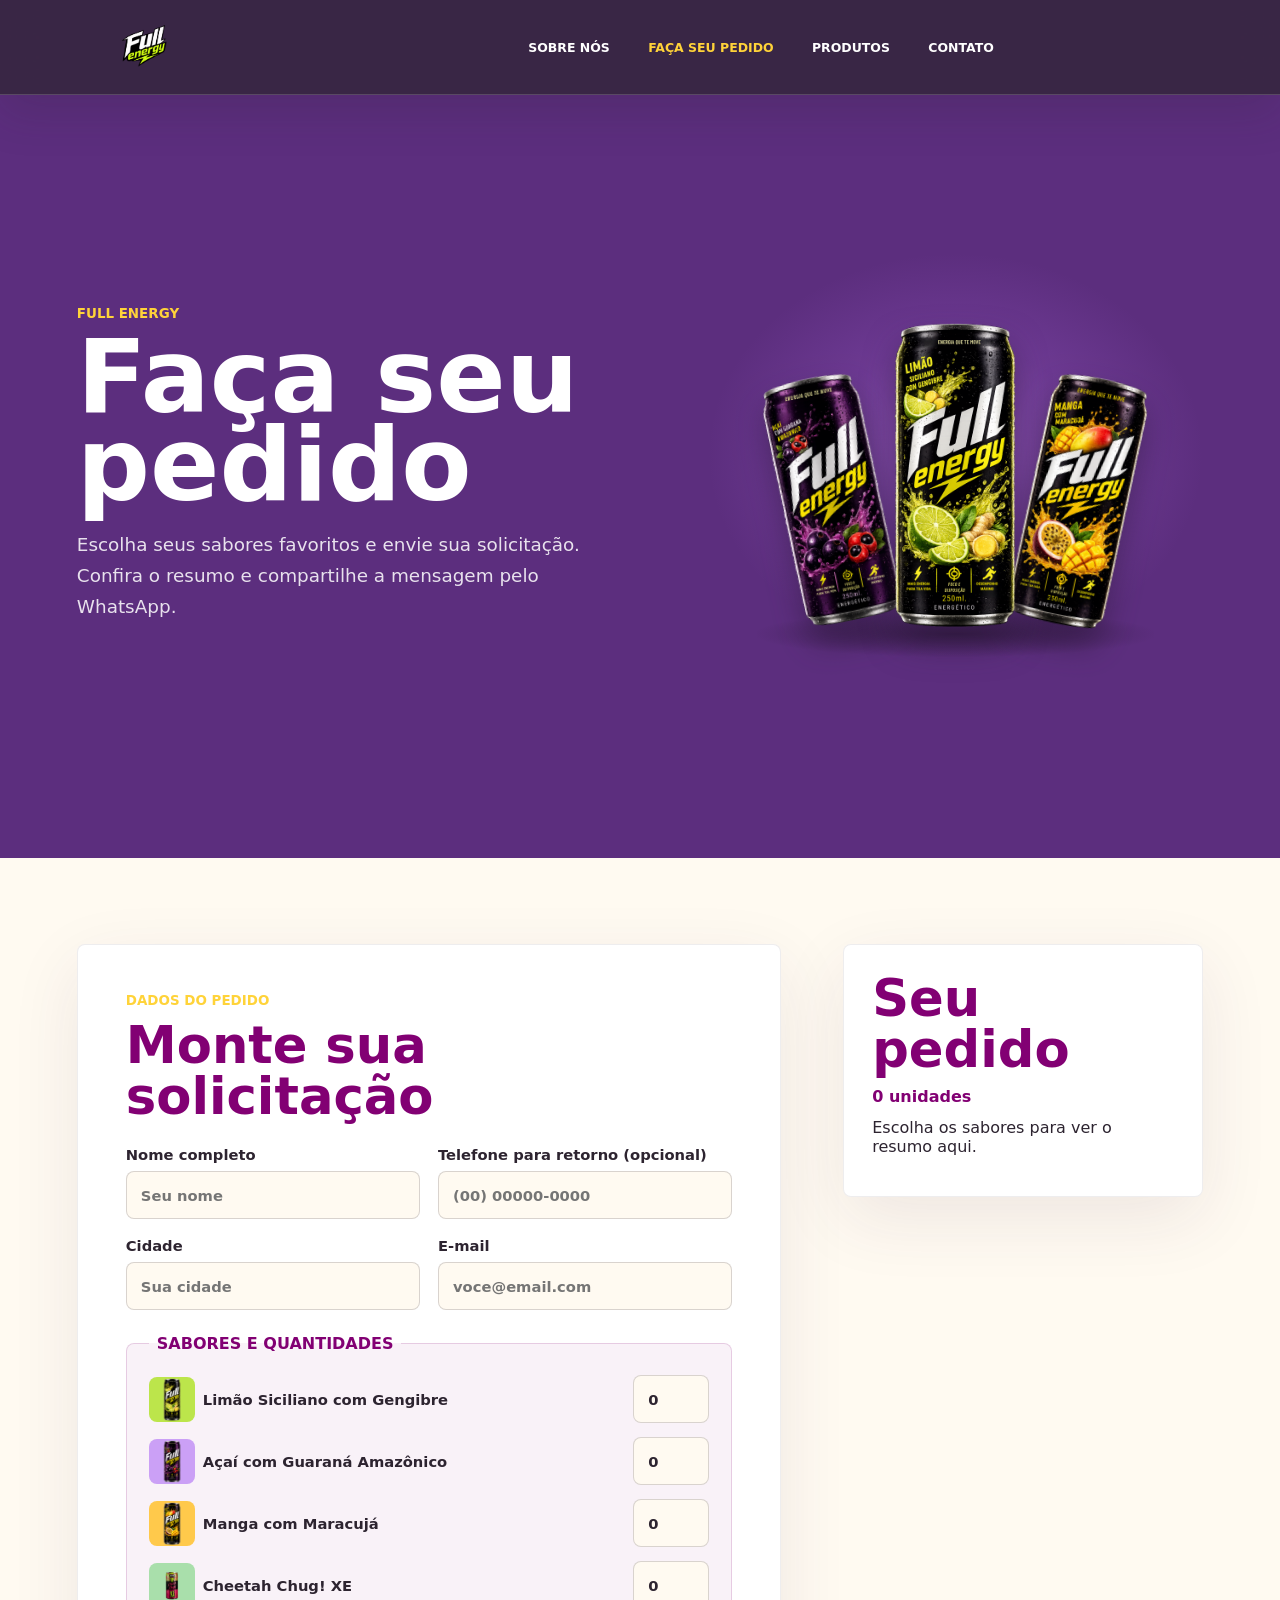
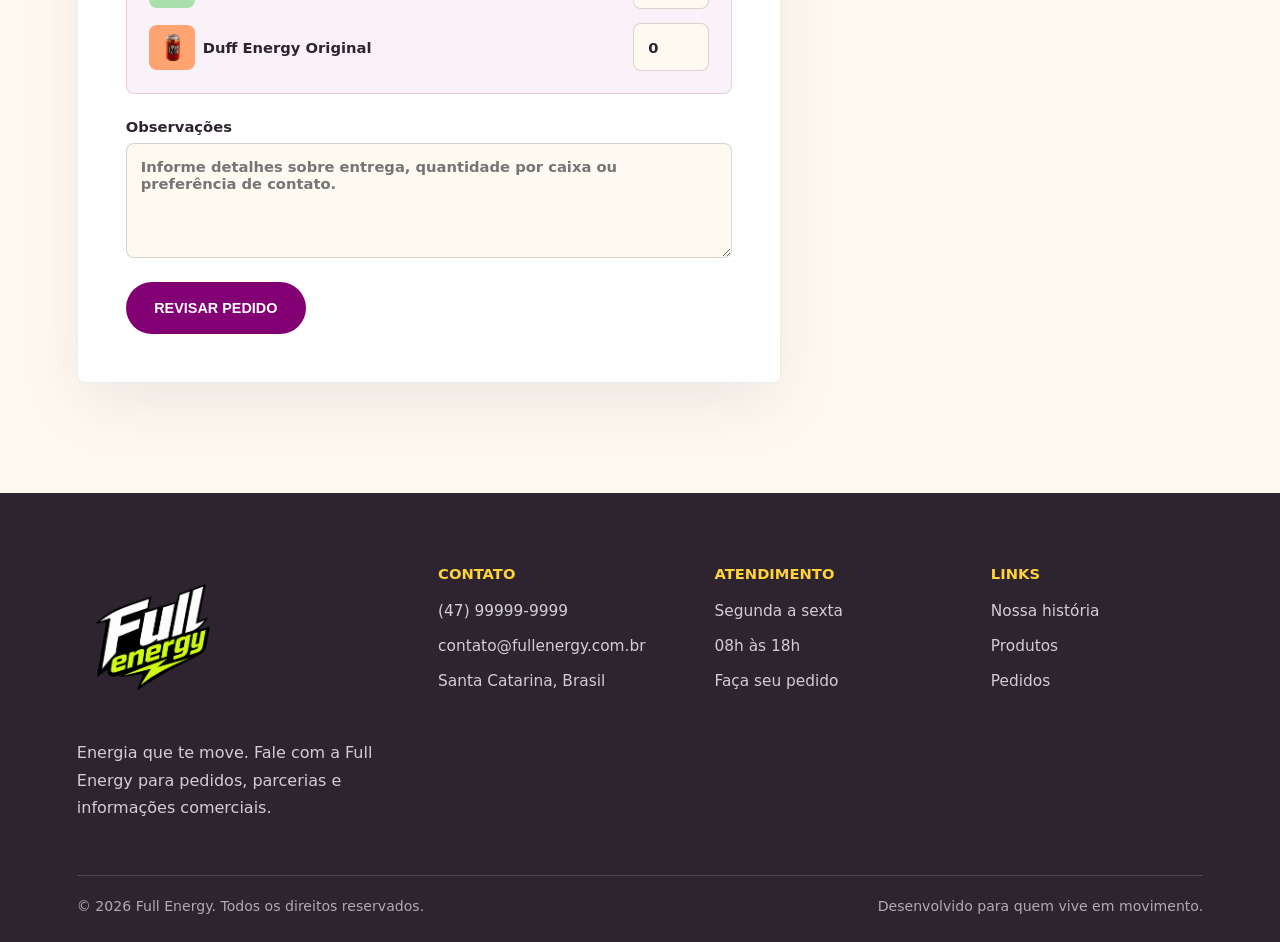
==== commit 9793e59a: "Moderniza catálogo, história e fluxo de pedidos" ====
--- a/pedido.html
+++ b/pedido.html
@@ -11,6 +11,7 @@
     <script src="js/order.js" defer></script>
 
     <title>Fa&ccedil;a seu pedido | Full Energy</title>
+    <link rel="stylesheet" href="css/sections.css">
 </head>
 
 <body class="order-body">
@@ -76,26 +77,31 @@
                 <fieldset class="flavor-options">
                     <legend>Sabores e quantidades</legend>
 
-                    <label>
+                    <label class="quantity-row flavor-limao">
+                        <img src="assets/img/LIMAO-COM-GENGIBRE.png" alt="" loading="lazy">
                         <span>Lim&atilde;o Siciliano com Gengibre</span>
                         <input type="number" name="limao" min="0" value="0">
                     </label>
 
-                    <label>
+                    <label class="quantity-row flavor-acai">
+                        <img src="assets/img/ACAI-COM-GUARANA.png" alt="" loading="lazy">
                         <span>A&ccedil;a&iacute; com Guaran&aacute; Amaz&ocirc;nico</span>
                         <input type="number" name="acai" min="0" value="0">
                     </label>
 
-                    <label>
+                    <label class="quantity-row flavor-manga">
+                        <img src="assets/img/MANGA-COM-MARACUJA.png" alt="" loading="lazy">
                         <span>Manga com Maracuj&aacute;</span>
                         <input type="number" name="manga" min="0" value="0">
                     </label>
-                    <label>
+                    <label class="quantity-row flavor-cheetah">
+                        <img src="assets/img/Cheetah-Chug!-XE.png" alt="" loading="lazy">
                         <span>Cheetah Chug! XE</span>
                         <input type="number" name="cheetah" min="0" value="0">
                     </label>
 
-                    <label>
+                    <label class="quantity-row flavor-duff">
+                        <img src="assets/img/duff.png" alt="" loading="lazy">
                         <span>Duff Energy Original</span>
                         <input type="number" name="duff" min="0" value="0">
                     </label>
@@ -107,7 +113,10 @@
                 </label>
 
                 <p id="order-error" role="alert" hidden></p>
-                <button class="order-submit" type="submit" disabled>Revisar pedido</button>
+                <div class="review-bar">
+                    <span id="mobile-total" aria-hidden="true">0 unidades</span>
+                    <button class="order-submit" type="submit" disabled>Revisar pedido</button>
+                </div>
                 <noscript>Ative o JavaScript para montar o pedido.</noscript>
                 <section class="order-preview" hidden>
                     <h3 id="preview-title" tabindex="-1">Confira seu pedido</h3>
@@ -117,33 +126,11 @@
                 </section>
             </form>
 
-            <aside class="order-summary">
-                <span>Sugestões de sabores</span>
-                <h2>Escolha seu sabor</h2>
-
-                <div class="summary-item">
-                    <img src="assets/img/LIMAO-COM-GENGIBRE.png" alt="Lim&atilde;o Siciliano com Gengibre">
-                    <div>
-                        <strong>Lim&atilde;o com Gengibre</strong>
-                        <p>Refrescante, c&iacute;trico e levemente picante.</p>
-                    </div>
-                </div>
-
-                <div class="summary-item">
-                    <img src="assets/img/ACAI-COM-GUARANA.png" alt="A&ccedil;a&iacute; com Guaran&aacute;">
-                    <div>
-                        <strong>A&ccedil;a&iacute; com Guaran&aacute;</strong>
-                        <p>Intenso, marcante e cheio de personalidade.</p>
-                    </div>
-                </div>
-
-                <div class="summary-item">
-                    <img src="assets/img/MANGA-COM-MARACUJA.png" alt="Manga com Maracuj&aacute;">
-                    <div>
-                        <strong>Manga com Maracuj&aacute;</strong>
-                        <p>Tropical, equilibrado e refrescante.</p>
-                    </div>
-                </div>
+            <aside class="order-summary live-summary" aria-labelledby="summary-title">
+                <h2 id="summary-title">Seu pedido</h2>
+                <p id="order-total" aria-live="polite">0 unidades</p>
+                <p id="summary-empty">Escolha os sabores para ver o resumo aqui.</p>
+                <ul id="summary-items"></ul>
             </aside>
         </section>
     </main>
--- a/css/main.css
+++ b/css/main.css
@@ -494,7 +494,7 @@
 
 .order-hero {
     display: grid;
-    grid-template-columns: minmax(0, 1fr) minmax(320px, 44%);
+    grid-template-columns: minmax(0, 1fr) minmax(0, 44%);
     align-items: center;
     gap: clamp(36px, 6vw, 88px);
     min-height: 72vh;
@@ -535,40 +535,49 @@
 
 .order-hero-products {
     position: relative;
-    display: flex;
-    align-items: end;
-    justify-content: center;
-    min-height: 500px;
+    isolation: isolate;
+    width: min(100%, 660px);
+    aspect-ratio: 1.08;
+    margin-inline: auto;
 }
 
 .order-hero-products::before {
     content: "";
     position: absolute;
-    width: min(92%, 520px);
-    aspect-ratio: 1;
-    border-radius: 50%;
-    background: rgba(255, 255, 255, .13);
+    inset: 0;
+    background: radial-gradient(ellipse 50% 44% at 50% 48%, #b976e895, #a863dc38 55%, transparent 100%);
+}
+
+.order-hero-products::after {
+    content: "";
+    position: absolute;
+    inset: auto 10% 8%;
+    height: 10%;
+    background: radial-gradient(ellipse, #2011299c, transparent 72%);
 }
 
 .order-hero-products img {
-    position: relative;
-    width: min(27%, 150px);
-    max-height: 430px;
-    object-fit: contain;
-    filter: drop-shadow(0 28px 28px rgba(0, 0, 0, .24));
-}
-
-.order-hero-products img:nth-child(1) {
-    transform: rotate(-10deg) translateX(28px);
+    position: absolute;
+    z-index: 1;
+    bottom: 13%;
+    left: 25%;
+    width: 36%;
+    height: auto;
+    filter: drop-shadow(0 18px 16px #25133280);
+    transform: translateX(-50%) rotate(-12deg);
 }
 
 .order-hero-products img:nth-child(2) {
-    z-index: 1;
-    width: min(34%, 190px);
+    z-index: 2;
+    bottom: 12%;
+    left: 50%;
+    width: 44%;
+    transform: translateX(-50%);
 }
 
 .order-hero-products img:nth-child(3) {
-    transform: rotate(10deg) translateX(-28px);
+    left: 75%;
+    transform: translateX(-50%) rotate(12deg);
 }
 
 .order-content {
@@ -944,16 +953,7 @@
     }
 
     .order-hero-products {
-        min-height: 360px;
-    }
-
-    .order-hero-products img {
-        width: min(28%, 115px);
-        max-height: 310px;
-    }
-
-    .order-hero-products img:nth-child(2) {
-        width: min(36%, 148px);
+        max-width: 480px;
     }
 
     .order-content {
@@ -1000,21 +1000,21 @@
     clip-path: inset(50%);
 }
 
-.item.active .title {
-    animation: slide-in .42s ease-out both;
-}
-
+.item.active .title,
 .item.active .fruit {
-    animation: slide-in .55s ease-out both;
-}
-
-.item.active .energy-drink {
-    animation: slide-in .58s cubic-bezier(.19, 1, .22, 1) .045s both;
+    animation: toActive .5s ease-out;
+}
+
+@keyframes toActive {
+    from {
+        top: 100%;
+        opacity: 0;
+    }
 }
 
 @keyframes slide-in {
     from {
-        translate: var(--slide-offset, 28px) 14px;
+        translate: 28px 14px;
         opacity: 0;
     }
 }
--- a/css/sections.css
+++ b/css/sections.css
@@ -0,0 +1,238 @@
+#nossa-historia, #produtos {
+    scroll-margin-top: 125px;
+}
+
+.story-layout {
+    display: grid;
+    grid-template-columns: repeat(2, minmax(0, 1fr));
+    align-items: center;
+    gap: clamp(28px, 7vw, 108px);
+    max-width: 1120px;
+    margin-inline: auto;
+}
+
+.story-copy h1 {
+    margin: 12px 0 22px;
+    font-size: clamp(2.75rem, 6.8vw, 6rem);
+    line-height: .95;
+    letter-spacing: -.055em;
+}
+
+.section-label {
+    font-size: .8rem;
+    font-weight: 800;
+    text-transform: uppercase;
+    letter-spacing: .12em;
+}
+
+.story-copy p {
+    max-width: 47ch;
+    line-height: 1.6;
+}
+
+.story-copy .product-order {
+    margin-top: 12px;
+}
+
+.story-image {
+    display: grid;
+    place-items: center;
+    min-height: clamp(240px, 39vw, 460px);
+    border-radius: 32px;
+    background: radial-gradient(ellipse at 50% 46%, #b976e8, transparent 67%), #3c2057;
+}
+
+.story-image img {
+    width: min(68%, 270px);
+    transform: rotate(-10deg);
+    filter: drop-shadow(0 14px 18px #21102e90);
+}
+
+.flavor-grid {
+    display: grid;
+    grid-template-columns: repeat(5, minmax(0, 1fr));
+    align-items: start;
+    gap: 16px;
+}
+
+.flavor-limao { --flavor: #bce54b; }
+.flavor-acai { --flavor: #cba0f6; }
+.flavor-manga { --flavor: #ffc94b; }
+.flavor-cheetah { --flavor: #a9dfab; }
+.flavor-duff { --flavor: #ffa370; }
+
+.flavor-card {
+    overflow: hidden;
+    border: 1px solid #5e4068;
+    border-radius: 22px;
+    background: #302338;
+    color: #fff;
+}
+
+.flavor-art {
+    grid-template-rows: minmax(0, 1fr);
+    display: grid;
+    place-items: center;
+    height: clamp(144px, 15vw, 224px);
+    background: radial-gradient(ellipse at center, var(--flavor), transparent 78%), #261c2d;
+}
+
+.flavor-art img {
+    width: 96%;
+    height: 100%;
+    min-height: 0;
+    object-fit: contain;
+    filter: drop-shadow(0 8px 10px #24142c85);
+}
+
+.flavor-body {
+    display: grid;
+    gap: 12px;
+    padding: 16px;
+}
+
+.flavor-body h2 {
+    margin: 0;
+    color: var(--flavor);
+    font-size: 1.1rem;
+    line-height: 1.15;
+}
+
+.flavor-body p {
+    margin: 0;
+    color: #f0e8f4;
+    font-size: .92rem;
+}
+
+.flavor-body summary {
+    min-height: 32px;
+    cursor: pointer;
+    font-weight: 700;
+}
+
+.flavor-body dl {
+    margin: 4px 0;
+    font-size: .88rem;
+}
+
+.flavor-body dt {
+    font-weight: 700;
+}
+
+.flavor-body dd {
+    margin: 0 0 8px;
+}
+
+.flavor-body .product-order {
+    width: 100%;
+    padding-inline: 10px;
+    text-align: center;
+    background: var(--flavor);
+}
+
+.flavor-body summary:focus-visible,
+.order-submit:focus-visible {
+    outline: 2px solid currentColor;
+    outline-offset: 3px;
+}
+
+.quantity-row img {
+    width: 100%;
+    height: 45px;
+    object-fit: contain;
+    border-radius: 8px;
+    background: var(--flavor);
+}
+
+.flavor-options .quantity-row {
+    grid-template-columns: 46px minmax(0, 1fr) 76px;
+}
+
+.flavor-options {
+    min-width: 0;
+}
+
+.live-summary {
+    gap: 12px;
+}
+
+.live-summary p, .live-summary ul {
+    margin: 0;
+}
+
+.live-summary ul {
+    list-style: none;
+    padding: 0;
+}
+
+.live-summary li {
+    padding: 9px 0;
+    border-top: 1px solid #e5dbe8;
+}
+
+#order-total {
+    color: #820073;
+    font-weight: 800;
+}
+
+#mobile-total {
+    display: none;
+}
+
+.reveal-in {
+    animation: reveal-section .36s ease-out both;
+}
+
+@keyframes reveal-section {
+    from { opacity: .35; translate: 0 14px; }
+}
+
+@media (min-width: 1081px) {
+    .flavor-body h2 { min-height: 2.3em; }
+    .flavor-body p { min-height: 3.6em; }
+}
+
+@media (max-width: 1080px) {
+    .flavor-grid { grid-template-columns: repeat(3, minmax(0, 1fr)); }
+}
+
+@media (max-width: 768px) {
+    .story-layout { grid-template-columns: minmax(0, 1fr); }
+    .flavor-grid { grid-template-columns: repeat(2, minmax(0, 1fr)); }
+    .order-content { grid-template-columns: minmax(0, 1fr); }
+    .order-form { padding: clamp(16px, 5vw, 28px); }
+    .flavor-options { padding: 12px; }
+
+    .flavor-options .quantity-row {
+        grid-template-columns: 32px minmax(0, 1fr) 64px;
+    }
+
+    .quantity-row input { padding-inline: 8px; }
+
+    .review-bar {
+        position: sticky;
+        bottom: max(10px, env(safe-area-inset-bottom));
+        z-index: 3;
+        display: grid;
+        grid-template-columns: minmax(64px, auto) minmax(0, 1fr);
+        align-items: center;
+        gap: 10px;
+        padding: 8px;
+        border-radius: 16px;
+        background: #fff;
+        box-shadow: 0 4px 22px #30233840;
+    }
+
+    .order-submit { min-width: 0; padding-inline: 10px; }
+    #mobile-total { display: block; padding-inline: 4px; font-size: .8rem; font-weight: 800; }
+    #preview-title { scroll-margin-top: 155px; }
+}
+
+@media (max-width: 390px) {
+    .flavor-grid { gap: 10px; }
+    .flavor-body { padding: 10px; }
+}
+
+@media (prefers-reduced-motion: reduce) {
+    .reveal-in { animation: none; }
+}
